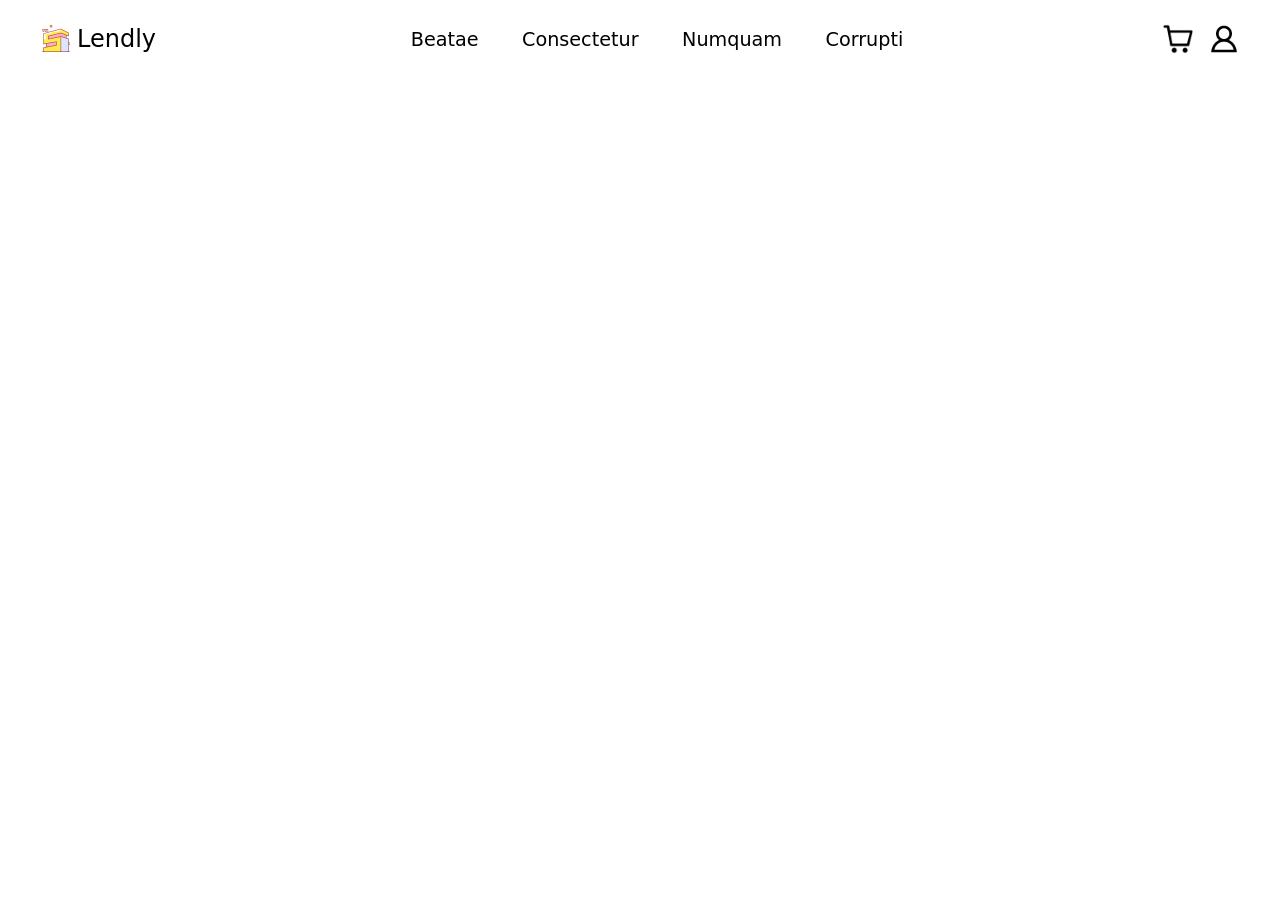
==== index.html @ 2778950a "Add Fixed nav bar" ====
<!DOCTYPE html>
<html lang="en">
<head>
    <meta charset="UTF-8">
    <meta name="viewport" content="width=device-width, initial-scale=1.0">
    <link rel="stylesheet" href="style.css">
    <link rel="icon" href="images/icons/favicon.png" type="image/x-icon">

    <title>Lendly</title>
</head>
<body>
    <div id="nav-container" class="center-flex">
        <nav class="fixed-width center-flex">
            <a href="./index.html"  class="href-clean">
                <div class="center-flex">
                    <img src="images/icons/favicon.png" alt="">
                    <h1>Lendly</h1>
                </div>
            </a>

            <div id="hrefs">
                <a class="href-clean" href="http://">Beatae</a>
                <a class="href-clean" href="http://">Consectetur</a>
                <a class="href-clean" href="http://">Numquam</a>
                <a class="href-clean" href="http://">Corrupti</a>
            </div>

            <div class="center-flex">
                <img src="images/icons/shopping-cart.png" alt="">
                <img src="images/icons/account-nologin.png" alt="">
            </div>

        </nav>
    </div>
</body>
</html>
---- style.css ----
* {
    margin: 0;
    padding: 0;
    box-sizing: border-box;
}

:root {
    --web-width: 80em;
}

/* Shared classes */
.fixed-width {
    width: 75em;
}

.center-flex {
    display: flex;
    justify-content: center;
    align-items: center;
}

.href-clean {
    text-decoration: none;
    color: black;
}

/* specific styles */
html {
    width: 100%;
    height: 100%;
}

body {
    font-family: ui-sans-serif, system-ui, sans-serif, "Apple Color Emoji", "Segoe UI Emoji", "Segoe UI Symbol", "Noto Color Emoji";
}

#nav-container {
    width: 100%;
    padding: 1.2em 0;
    font-weight: 100;
    position: fixed;
    background: white;
}

#nav-container h1 {
    font-weight: 100;
}

#nav-container nav {
    justify-content: space-between;
}

nav div:nth-child(1) img {
    height: 2em;
    margin-right: 5px;
}

#hrefs a {
    margin: 1em;
    font-size: 1.2em;
    transition: 0.1s;
}

#hrefs a:hover {
    color: orange;
    transition: 0.1s;
}

nav div:nth-child(3) img:nth-child(1) {
    height: 2.5em;
    margin-right: 10px;
}

nav div:nth-child(3) img:nth-child(2) {
    height: 2em;
}

nav div:nth-child(3) img {
    transition: 0.1s;
}

nav div:nth-child(3) img:hover {
    transform: scale(110%);
    transition: 0.1s;
    cursor: pointer;
}
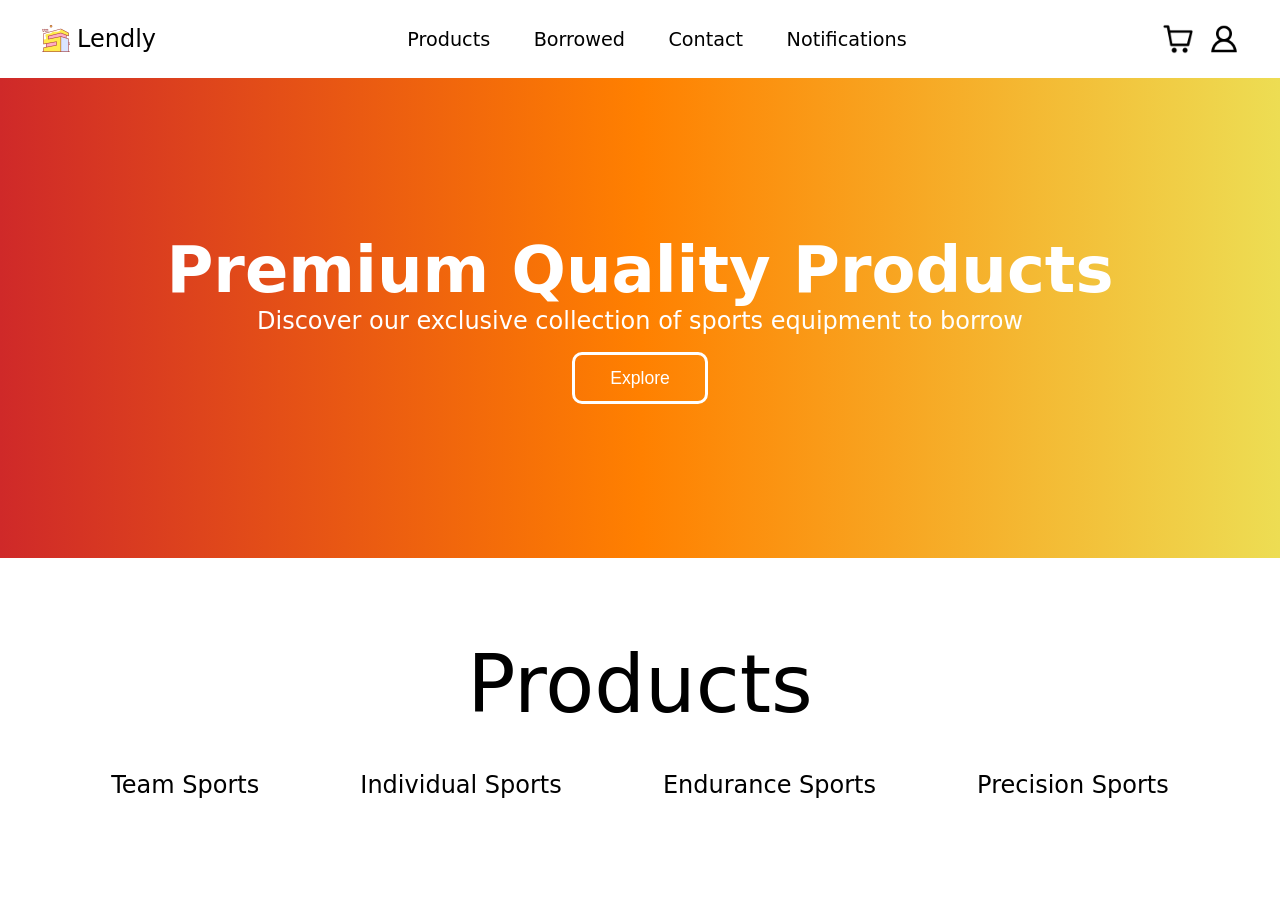
==== commit b3473ad4: "Add First page and Products nav" ====
--- a/index.html
+++ b/index.html
@@ -19,10 +19,10 @@
             </a>
 
             <div id="hrefs">
-                <a class="href-clean" href="http://">Beatae</a>
-                <a class="href-clean" href="http://">Consectetur</a>
-                <a class="href-clean" href="http://">Numquam</a>
-                <a class="href-clean" href="http://">Corrupti</a>
+                <a class="href-clean" href="http://">Products</a>
+                <a class="href-clean" href="http://">Borrowed</a>
+                <a class="href-clean" href="http://">Contact</a>
+                <a class="href-clean" href="http://">Notifications</a>
             </div>
 
             <div class="center-flex">
@@ -32,5 +32,21 @@
 
         </nav>
     </div>
+
+    <div id="first-page">
+        <div>
+            <h1>Premium Quality Products</h1>
+            <p>Discover our exclusive collection of sports equipment to borrow</p>
+            <button>Explore</button>
+        </div>
+    </div>
+
+    <h1 id="products-h1">Products</h1>
+    <nav id="products-nav" class="">
+        <a class="href-clean" href="http://">Team Sports</a>
+        <a class="href-clean" href="http://">Individual Sports</a>
+        <a class="href-clean" href="http://">Endurance Sports</a>
+        <a class="href-clean" href="http://">Precision Sports</a>
+    </nav>
 </body>
 </html>
--- a/style.css
+++ b/style.css
@@ -38,7 +38,7 @@
     width: 100%;
     padding: 1.2em 0;
     font-weight: 100;
-    position: fixed;
+    position: sticky;
     background: white;
 }
 
@@ -83,4 +83,75 @@
     transform: scale(110%);
     transition: 0.1s;
     cursor: pointer;
-}+}
+
+#first-page {
+    width: 100%;
+    height: 30em;
+    background: #cf2929;
+    background: linear-gradient(90deg, rgba(207, 41, 41, 1) 0%, rgba(255, 128, 0, 1) 50%, rgba(237, 221, 83, 1) 100%);
+    text-align: center;
+    color: white;
+    display: flex;
+    justify-content: center;
+    align-items: center;
+}
+
+#first-page h1 {
+    font-size: 4em;
+}
+
+#first-page p {
+    font-size: 1.5em;
+}
+
+#first-page button {
+    margin-top: 1em;
+    padding: 0.7em 2em;
+    border-radius: 10px;
+    color: white;
+    border: solid 3px white;
+    font-size: 1.1em;
+    cursor: pointer;
+    background-color: transparent;
+    transition: 0.1s;
+}
+
+#first-page button:hover {
+    transition: 0.1s;
+    background: white;
+    color: orange;
+    /* transform: scale(105%, 95%); */
+}
+
+#first-page button:active {
+    box-shadow: rgba(50, 50, 93, 0.25) 0px 30px 60px -12px inset, rgba(0, 0, 0, 0.3) 0px 18px 36px -18px inset;
+}
+
+#products-h1 {
+    margin: 1em 0 0.5em 0;
+    text-align: center;
+    font-size: 5em;
+    font-weight: 100;
+}
+
+#products-nav {
+    text-align: center;
+}
+
+#products-nav a {
+    font-size: 1.5em;
+    margin: 0 2em;
+    font-weight: 100;
+    transition: 0.1s;
+}
+
+#products-nav a:hover {
+    text-shadow: 0.5px 0 0 black, -0.5px 0 0 black;
+    transition: 0.1s;
+}
+
+#products-nav:hover > :not(:hover)  {
+    opacity: 0.4;
+    transition: 0.1s;
+}
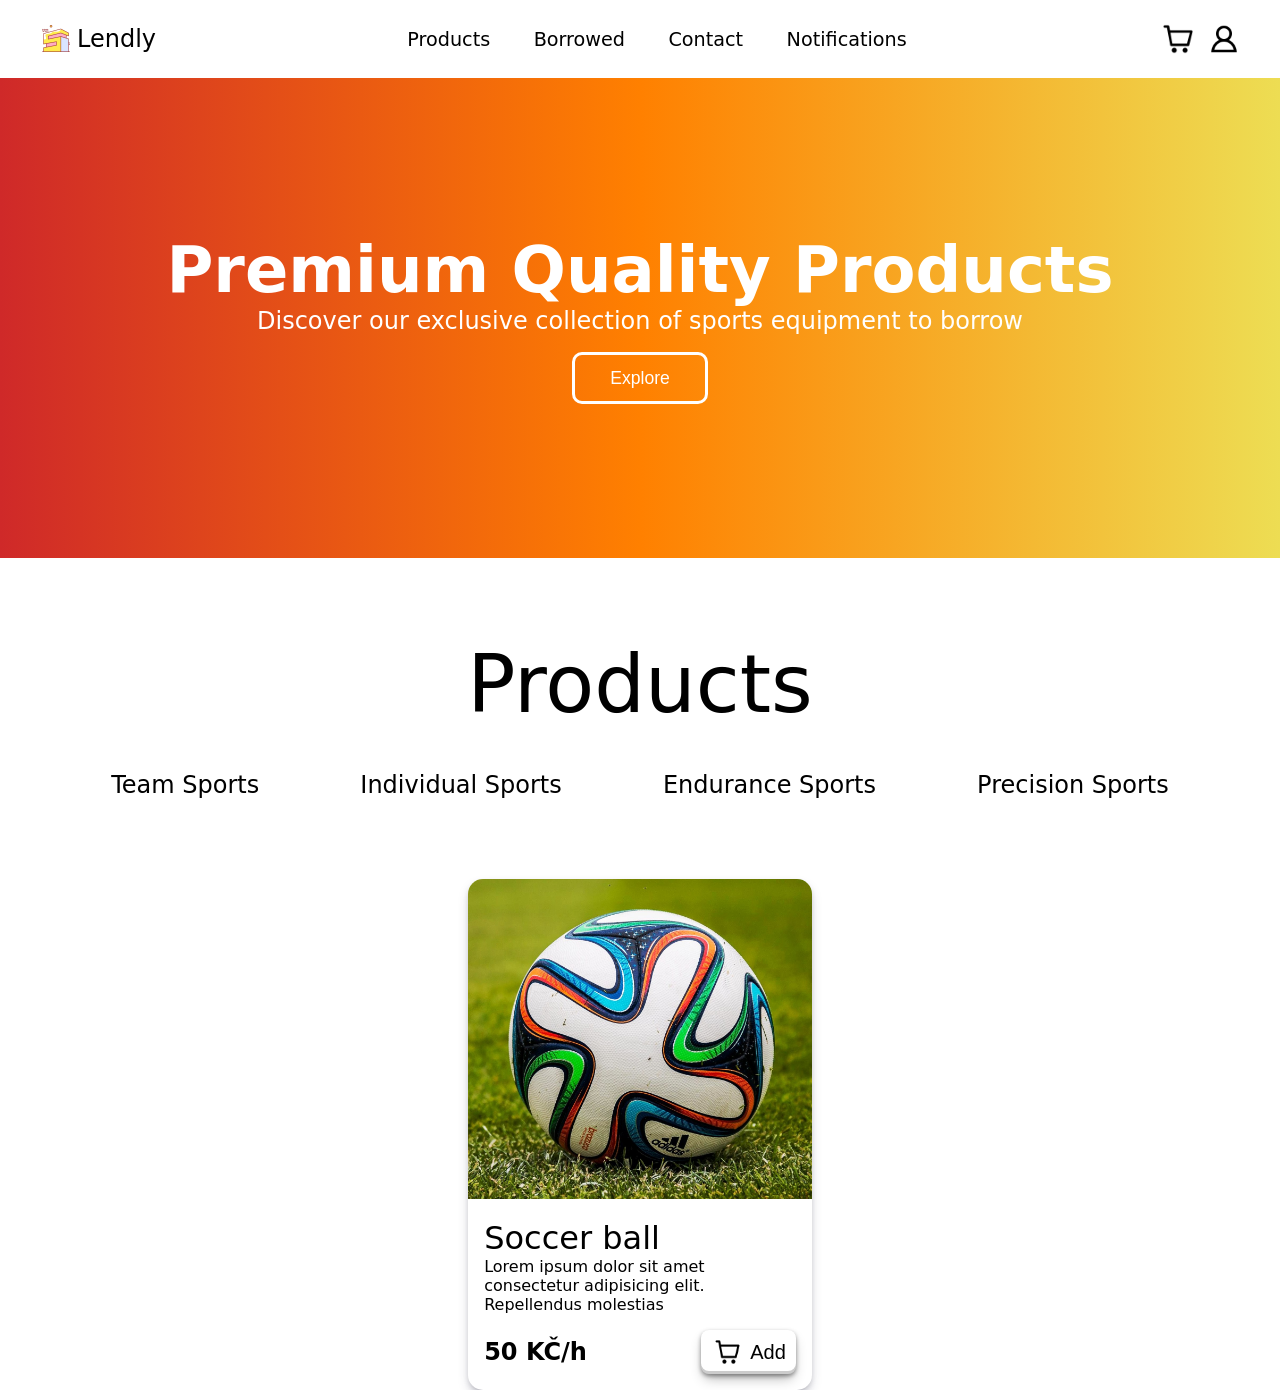
==== commit 40d1efe3: "Add style of card" ====
--- a/index.html
+++ b/index.html
@@ -48,5 +48,22 @@
         <a class="href-clean" href="http://">Endurance Sports</a>
         <a class="href-clean" href="http://">Precision Sports</a>
     </nav>
+
+    <div id="cards-container" class="center-flex">
+        <div class="card fixed-width">
+            <img src="images/sports-images/soccer-ball.jpg" alt="soccer ball">
+            <div id="description">
+                <h2>Soccer ball</h2>
+                <p>Lorem ipsum dolor sit amet consectetur adipisicing elit. Repellendus molestias</p>
+                <div id="bottom">
+                    <p>50 KČ/h</p>
+                    <button class="center-flex">
+                        <img src="images/icons/shopping-cart.png">
+                        <p>Add</p>
+                    </button>
+                </div>
+            </div>
+        </div>
+    </div>
 </body>
 </html>
--- a/style.css
+++ b/style.css
@@ -5,7 +5,12 @@
 }
 
 :root {
-    --web-width: 80em;
+    --card-radius: 15px;
+}
+
+::selection {
+  color: white;
+  background: orange;
 }
 
 /* Shared classes */
@@ -155,3 +160,69 @@
     opacity: 0.4;
     transition: 0.1s;
 }
+
+#cards-container {
+    width: 100%;
+    margin-top: 5em;
+}
+
+.card {
+    border-radius: var(--card-radius);
+    box-shadow: rgba(50, 50, 93, 0.25) 0px 6px 12px -2px, rgba(0, 0, 0, 0.3) 0px 3px 7px -3px;
+    width: min-content;
+}
+
+.card #description {
+    padding: 1em;
+}
+
+.card img {
+    height: 20em;
+    border-radius: var(--card-radius) var(--card-radius) 0 0;
+}
+
+.card h2 {
+    font-size: 2em;
+    font-weight: 400;
+}
+
+.card div img {
+    height: 2.5em;
+    margin-right: 6px;
+}
+
+.card #bottom {
+    display: flex;
+    justify-content: space-between;
+    align-items: center;
+    margin-top: 1em;
+}
+
+.card #bottom button {
+    background: white;
+    padding: 5px 10px;
+    border: none;
+    border-radius: 8px;
+    cursor: pointer;
+    transition: 0.1s;
+    box-shadow: rgba(0, 0, 0, 0.4) 0px 2px 4px, rgba(0, 0, 0, 0.3) 0px 7px 13px -3px, rgba(0, 0, 0, 0.2) 0px -3px 0px inset;
+}
+
+.card #bottom button:hover {
+    transform: scale(110%);
+    transition: 0.1s;
+}
+
+.card #bottom button:active {
+    transform: scale(100%);
+    transition: 0.1s;
+}
+
+.card #bottom p:nth-child(1) {
+    font-weight: 600;
+    font-size: 1.5em;
+}
+
+.card #bottom button p {
+    font-size: 1.5em;
+}
